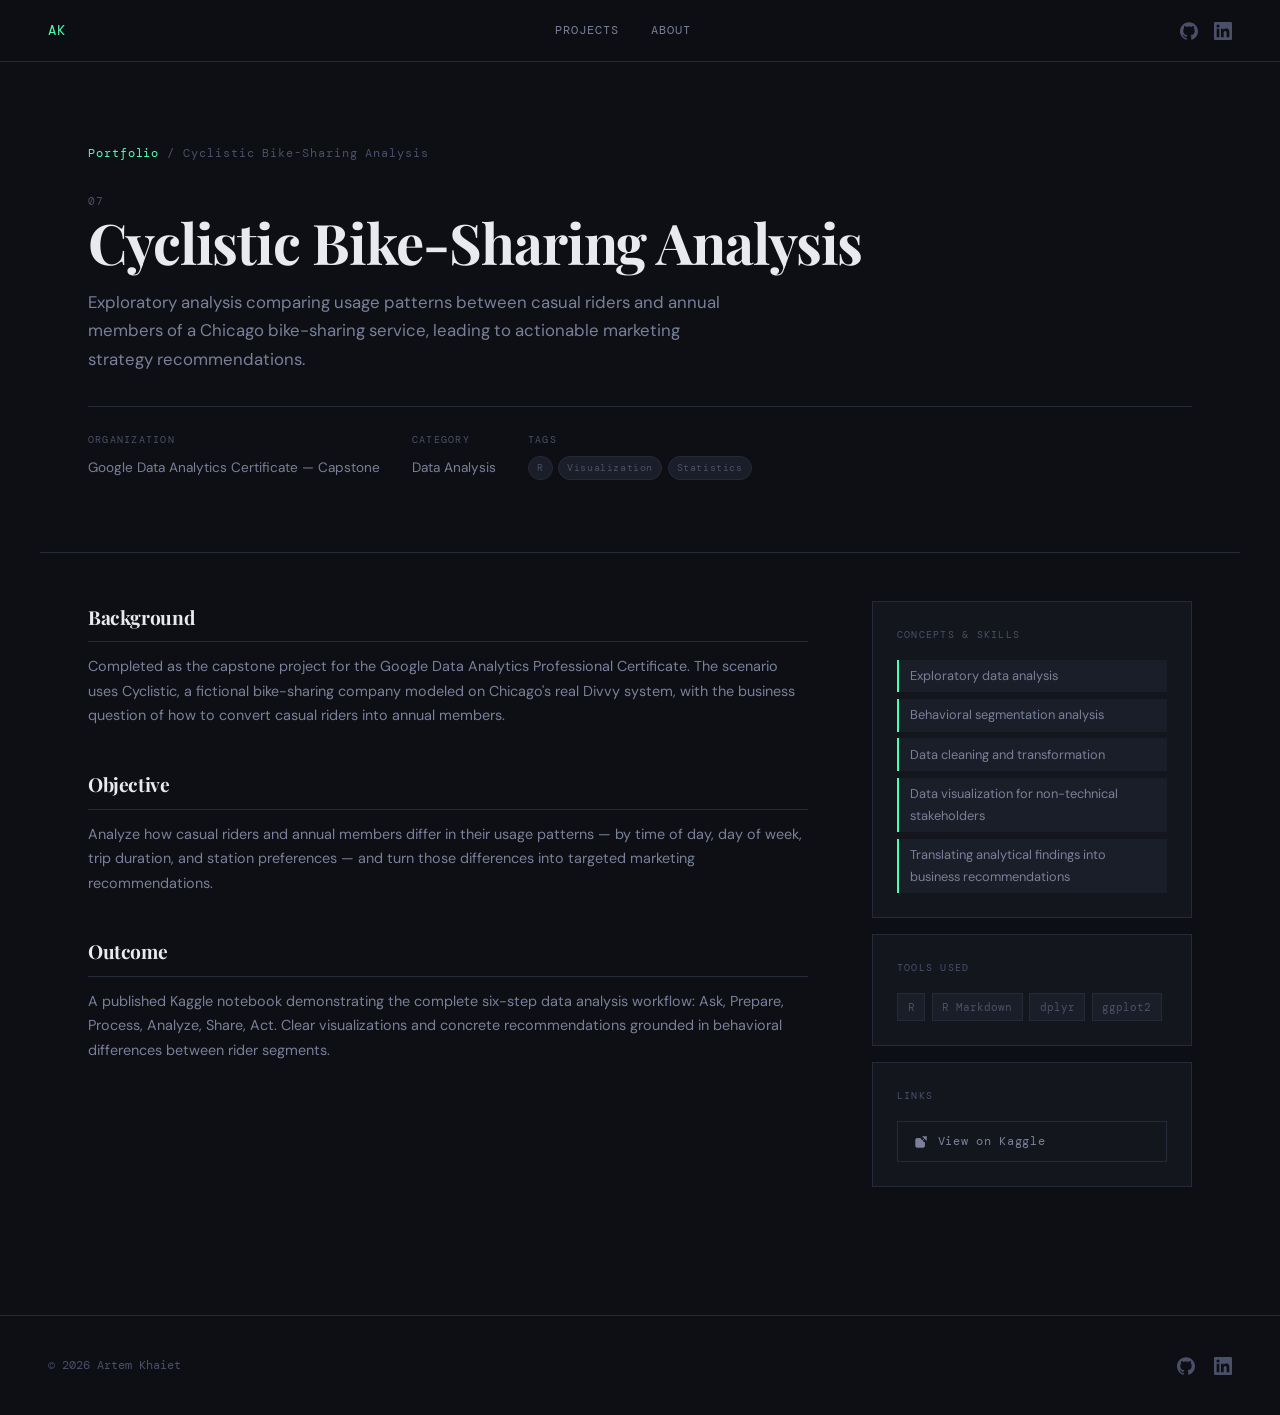
==== projects/bike-sharing.html @ 3f1a6e76 "first version" ====
<!DOCTYPE html>
<html lang="en">
<head>
  <meta charset="UTF-8" />
  <meta name="viewport" content="width=device-width, initial-scale=1.0" />
  <title>Cyclistic Bike-Sharing Analysis — Artem Khaiet</title>
  <link rel="stylesheet" href="../css/style.css" />
</head>
<body class="project-page">

<nav id="main-nav"></nav>

<div class="project-hero">
  <div class="project-breadcrumb">
    <a href="../index.html">Portfolio</a>
    <span>/</span>
    <span>Cyclistic Bike-Sharing Analysis</span>
  </div>
  <span style="font-family:var(--mono);font-size:0.68rem;letter-spacing:0.1em;color:var(--text-dim);">07</span>
  <h1>Cyclistic Bike-Sharing Analysis</h1>
  <p class="lead">Exploratory analysis comparing usage patterns between casual riders and annual members of a Chicago bike-sharing service, leading to actionable marketing strategy recommendations.</p>
  <div class="project-meta-row">
    <div class="meta-item">
      <div class="meta-label">Organization</div>
      <div class="meta-value">Google Data Analytics Certificate — Capstone</div>
    </div>
    <div class="meta-item">
      <div class="meta-label">Category</div>
      <div class="meta-value">Data Analysis</div>
    </div>
    <div class="meta-item">
      <div class="meta-label">Tags</div>
      <div class="meta-tags"><span class="card-tag" style="border-radius:999px;">R</span><span class="card-tag" style="border-radius:999px;">Visualization</span><span class="card-tag" style="border-radius:999px;">Statistics</span></div>
    </div>
  </div>
</div>

<div class="project-body">
  <div class="project-content">
    <h2>Background</h2>
    <p>Completed as the capstone project for the Google Data Analytics Professional Certificate. The scenario uses Cyclistic, a fictional bike-sharing company modeled on Chicago's real Divvy system, with the business question of how to convert casual riders into annual members.</p>

    <h2>Objective</h2>
    <p>Analyze how casual riders and annual members differ in their usage patterns — by time of day, day of week, trip duration, and station preferences — and turn those differences into targeted marketing recommendations.</p>

    <h2>Outcome</h2>
    <p>A published Kaggle notebook demonstrating the complete six-step data analysis workflow: Ask, Prepare, Process, Analyze, Share, Act. Clear visualizations and concrete recommendations grounded in behavioral differences between rider segments.</p>
  </div>

  <div class="project-sidebar">
    <div class="sidebar-card">
      <div class="sidebar-title">Concepts &amp; Skills</div>
      <div class="skill-list">
        <div class="skill-item">Exploratory data analysis</div><div class="skill-item">Behavioral segmentation analysis</div><div class="skill-item">Data cleaning and transformation</div><div class="skill-item">Data visualization for non-technical stakeholders</div><div class="skill-item">Translating analytical findings into business recommendations</div>
      </div>
    </div>
    <div class="sidebar-card">
      <div class="sidebar-title">Tools Used</div>
      <div class="tool-list">
        <span class="tool-pill">R</span><span class="tool-pill">R Markdown</span><span class="tool-pill">dplyr</span><span class="tool-pill">ggplot2</span>
      </div>
    </div>
    <div class="sidebar-card"><div class="sidebar-title">Links</div><div class="project-links"><a class="proj-link-btn" href="https://www.kaggle.com/code/artemkhaiet/cyclistic-analysis" target="_blank"><svg viewBox="0 0 24 24" fill="none" stroke="currentColor" stroke-width="1.5" xmlns="http://www.w3.org/2000/svg"><path d="M18 13v6a2 2 0 0 1-2 2H5a2 2 0 0 1-2-2V8a2 2 0 0 1 2-2h6M15 3h6v6M10 14 21 3" stroke-linecap="round" stroke-linejoin="round"/></svg> View on Kaggle</a></div></div>
  </div>
</div>

<footer id="main-footer" style="max-width:none;margin-top:4rem;"></footer>

<script src="../js/data.js"></script>
<script>
  buildNav();
  buildFooter();
</script>
</body>
</html>
---- css/style.css ----
@import url('https://fonts.googleapis.com/css2?family=Playfair+Display:ital,wght@0,400;0,700;1,400&family=DM+Mono:wght@300;400;500&family=DM+Sans:wght@300;400;500;600&display=swap');

:root {
  --bg: #0d0f14;
  --bg2: #13161d;
  --bg3: #1a1e28;
  --border: #252a38;
  --text: #e8eaf0;
  --text-muted: #7a8099;
  --text-dim: #4a5068;
  --accent: #4fffb0;
  --accent2: #ff6b6b;
  --accent3: #a78bfa;
  --gold: #f5c842;
  --link: #4fffb0;
  --card-hover: #1e2333;
  --radius: 2px;
  --mono: 'DM Mono', monospace;
  --sans: 'DM Sans', sans-serif;
  --serif: 'Playfair Display', serif;
}

*, *::before, *::after { box-sizing: border-box; margin: 0; padding: 0; }

html { scroll-behavior: smooth; }

body {
  background: var(--bg);
  color: var(--text);
  font-family: var(--sans);
  font-size: 15px;
  line-height: 1.7;
  min-height: 100vh;
}

/* ── SCROLLBAR ── */
::-webkit-scrollbar { width: 4px; }
::-webkit-scrollbar-track { background: var(--bg); }
::-webkit-scrollbar-thumb { background: var(--border); border-radius: 2px; }

/* ── TYPOGRAPHY ── */
h1, h2, h3 { font-family: var(--serif); font-weight: 700; letter-spacing: -0.02em; }
h1 { font-size: clamp(2.4rem, 6vw, 4.5rem); line-height: 1.05; }
h2 { font-size: clamp(1.4rem, 3vw, 2rem); }
h3 { font-size: 1.1rem; }
p { color: var(--text-muted); }
a { color: var(--link); text-decoration: none; transition: opacity 0.2s; }
a:hover { opacity: 0.75; }

/* ── NAV ── */
nav {
  position: fixed; top: 0; left: 0; right: 0; z-index: 100;
  display: flex; align-items: center; justify-content: space-between;
  padding: 1.2rem 3rem;
  background: rgba(13,15,20,0.85);
  backdrop-filter: blur(16px);
  border-bottom: 1px solid var(--border);
}
.nav-logo {
  font-family: var(--mono);
  font-size: 0.85rem;
  color: var(--accent);
  letter-spacing: 0.1em;
  text-transform: uppercase;
}
.nav-links { display: flex; gap: 2rem; align-items: center; }
.nav-links a {
  font-family: var(--mono);
  font-size: 0.78rem;
  letter-spacing: 0.08em;
  text-transform: uppercase;
  color: var(--text-muted);
  transition: color 0.2s;
}
.nav-links a:hover { color: var(--text); opacity: 1; }
.nav-social { display: flex; gap: 1rem; align-items: center; }
.nav-social a {
  color: var(--text-dim);
  transition: color 0.2s;
  display: flex; align-items: center;
}
.nav-social a:hover { color: var(--accent); opacity: 1; }
.nav-social svg { width: 18px; height: 18px; fill: currentColor; }

/* ── HERO ── */
.hero {
  min-height: 100vh;
  display: flex; flex-direction: column; justify-content: center;
  padding: 8rem 3rem 4rem;
  position: relative;
  overflow: hidden;
}
.hero-grid {
  position: absolute; inset: 0;
  background-image:
    linear-gradient(rgba(79,255,176,0.04) 1px, transparent 1px),
    linear-gradient(90deg, rgba(79,255,176,0.04) 1px, transparent 1px);
  background-size: 60px 60px;
  mask-image: radial-gradient(ellipse 80% 80% at 50% 50%, black 0%, transparent 100%);
}
.hero-eyebrow {
  font-family: var(--mono);
  font-size: 0.78rem;
  letter-spacing: 0.15em;
  text-transform: uppercase;
  color: var(--accent);
  margin-bottom: 1.5rem;
}
.hero h1 { max-width: 700px; margin-bottom: 1.5rem; }
.hero h1 em { font-style: italic; color: var(--text-muted); }
.hero-desc {
  max-width: 520px;
  font-size: 1.05rem;
  color: var(--text-muted);
  margin-bottom: 2.5rem;
}
.hero-cta {
  display: flex; gap: 1rem; flex-wrap: wrap;
}
.btn {
  display: inline-flex; align-items: center; gap: 0.5rem;
  padding: 0.65rem 1.4rem;
  font-family: var(--mono);
  font-size: 0.78rem;
  letter-spacing: 0.08em;
  text-transform: uppercase;
  border-radius: var(--radius);
  border: 1px solid;
  cursor: pointer;
  transition: all 0.2s;
  text-decoration: none;
}
.btn-primary {
  background: var(--accent);
  border-color: var(--accent);
  color: var(--bg);
  font-weight: 600;
}
.btn-primary:hover { background: transparent; color: var(--accent); opacity: 1; }
.btn-secondary {
  background: transparent;
  border-color: var(--border);
  color: var(--text-muted);
}
.btn-secondary:hover { border-color: var(--text-muted); color: var(--text); opacity: 1; }

/* ── SECTION ── */
section { padding: 5rem 3rem; max-width: 1200px; margin: 0 auto; }
.section-header {
  display: flex; align-items: baseline; gap: 1.5rem;
  margin-bottom: 3rem;
  padding-bottom: 1rem;
  border-bottom: 1px solid var(--border);
}
.section-label {
  font-family: var(--mono);
  font-size: 0.72rem;
  letter-spacing: 0.12em;
  text-transform: uppercase;
  color: var(--text-dim);
}

/* ── ABOUT ── */
.about-grid {
  display: grid;
  grid-template-columns: 1fr 1fr;
  gap: 4rem;
  align-items: start;
}
.about-text h2 { margin-bottom: 1.2rem; }
.about-text p { margin-bottom: 1rem; font-size: 0.95rem; }
.about-interests {
  display: flex; flex-wrap: wrap; gap: 0.5rem;
  margin-top: 1.5rem;
}
.tag-chip {
  font-family: var(--mono);
  font-size: 0.7rem;
  letter-spacing: 0.08em;
  padding: 0.25rem 0.65rem;
  border: 1px solid var(--border);
  border-radius: 999px;
  color: var(--text-dim);
}
.about-stats {
  display: flex; flex-direction: column; gap: 1.5rem;
}
.stat-row {
  display: flex; align-items: center; gap: 1rem;
  padding: 1rem 1.2rem;
  background: var(--bg2);
  border: 1px solid var(--border);
  border-left: 3px solid var(--accent);
}
.stat-num {
  font-family: var(--serif);
  font-size: 2rem;
  color: var(--accent);
  line-height: 1;
  min-width: 3rem;
}
.stat-desc {
  font-size: 0.82rem;
  color: var(--text-muted);
}

/* ── FILTERS ── */
.filter-bar {
  display: flex; flex-wrap: wrap; gap: 0.5rem;
  margin-bottom: 2.5rem;
}
.filter-btn {
  font-family: var(--mono);
  font-size: 0.7rem;
  letter-spacing: 0.08em;
  text-transform: uppercase;
  padding: 0.3rem 0.85rem;
  border: 1px solid var(--border);
  background: transparent;
  color: var(--text-dim);
  cursor: pointer;
  border-radius: 999px;
  transition: all 0.18s;
}
.filter-btn:hover { border-color: var(--accent); color: var(--accent); }
.filter-btn.active { background: var(--accent); border-color: var(--accent); color: var(--bg); }

/* ── PROJECT GRID ── */
.projects-grid {
  display: grid;
  grid-template-columns: repeat(auto-fill, minmax(340px, 1fr));
  gap: 1.5px;
  background: var(--border);
  border: 1px solid var(--border);
}
.project-card {
  background: var(--bg);
  padding: 2rem;
  position: relative;
  overflow: hidden;
  cursor: pointer;
  transition: background 0.2s;
  text-decoration: none;
  display: block;
  color: inherit;
}
.project-card::before {
  content: '';
  position: absolute;
  top: 0; left: 0; right: 0;
  height: 2px;
  background: var(--accent);
  transform: scaleX(0);
  transform-origin: left;
  transition: transform 0.3s ease;
}
.project-card:hover::before { transform: scaleX(1); }
.project-card:hover { background: var(--card-hover); opacity: 1; }
.card-meta {
  display: flex; justify-content: space-between; align-items: flex-start;
  margin-bottom: 1rem;
}
.card-num {
  font-family: var(--mono);
  font-size: 0.65rem;
  color: var(--text-dim);
  letter-spacing: 0.1em;
}
.card-badge {
  font-family: var(--mono);
  font-size: 0.6rem;
  letter-spacing: 0.1em;
  text-transform: uppercase;
  padding: 0.15rem 0.5rem;
  border-radius: 999px;
}
.badge-data { border: 1px solid rgba(79,255,176,0.3); color: var(--accent); }
.badge-web { border: 1px solid rgba(167,139,250,0.3); color: var(--accent3); }
.badge-award { border: 1px solid rgba(245,200,66,0.3); color: var(--gold); }
.card-title {
  font-family: var(--serif);
  font-size: 1.15rem;
  margin-bottom: 0.6rem;
  line-height: 1.2;
}
.card-desc {
  font-size: 0.82rem;
  color: var(--text-muted);
  line-height: 1.6;
  display: -webkit-box;
  -webkit-line-clamp: 3;
  -webkit-box-orient: vertical;
  overflow: hidden;
  margin-bottom: 1.2rem;
}
.card-tags {
  display: flex; flex-wrap: wrap; gap: 0.35rem;
}
.card-tag {
  font-family: var(--mono);
  font-size: 0.62rem;
  letter-spacing: 0.06em;
  padding: 0.15rem 0.5rem;
  background: var(--bg3);
  border: 1px solid var(--border);
  color: var(--text-dim);
  border-radius: 2px;
}
.card-arrow {
  position: absolute;
  bottom: 1.5rem; right: 1.5rem;
  font-size: 1.2rem;
  color: var(--text-dim);
  transition: all 0.2s;
}
.project-card:hover .card-arrow { color: var(--accent); transform: translate(2px, -2px); }

/* ── OTHER PROJECTS ── */
.other-projects {
  background: var(--bg2);
  border: 1px solid var(--border);
  padding: 2rem 2.5rem;
  position: relative;
}
.other-projects::before {
  content: 'also check out';
  position: absolute;
  top: -0.6rem; left: 1.5rem;
  font-family: var(--mono);
  font-size: 0.65rem;
  letter-spacing: 0.1em;
  text-transform: uppercase;
  background: var(--bg2);
  padding: 0 0.5rem;
  color: var(--text-dim);
}
.other-projects p { font-size: 0.88rem; margin-bottom: 1rem; }
.other-links { display: flex; flex-wrap: wrap; gap: 0.75rem; margin-top: 0.5rem; }
.other-link {
  font-family: var(--mono);
  font-size: 0.75rem;
  color: var(--text-muted);
  border: 1px solid var(--border);
  padding: 0.35rem 0.85rem;
  transition: all 0.18s;
  display: flex; align-items: center; gap: 0.4rem;
}
.other-link:hover { color: var(--accent); border-color: var(--accent); opacity: 1; }
.award-mark { color: var(--gold); }

/* ── FOOTER ── */
footer {
  border-top: 1px solid var(--border);
  padding: 2.5rem 3rem;
  display: flex; align-items: center; justify-content: space-between;
  flex-wrap: wrap; gap: 1rem;
}
.footer-copy {
  font-family: var(--mono);
  font-size: 0.72rem;
  color: var(--text-dim);
}
.footer-social { display: flex; gap: 1.2rem; align-items: center; }
.footer-social a { color: var(--text-dim); transition: color 0.2s; display: flex; }
.footer-social a:hover { color: var(--accent); opacity: 1; }
.footer-social svg { width: 18px; height: 18px; fill: currentColor; }

/* ── PROJECT PAGE ── */
.project-page { padding-top: 6rem; }
.project-hero {
  padding: 3rem;
  max-width: 1200px;
  margin: 0 auto;
  border-bottom: 1px solid var(--border);
}
.project-breadcrumb {
  font-family: var(--mono);
  font-size: 0.72rem;
  letter-spacing: 0.08em;
  color: var(--text-dim);
  margin-bottom: 1.5rem;
  display: flex; align-items: center; gap: 0.5rem;
}
.project-breadcrumb a { color: var(--accent); }
.project-hero h1 { font-size: clamp(2rem, 5vw, 3.5rem); margin-bottom: 1rem; }
.project-hero p.lead {
  font-size: 1.05rem;
  color: var(--text-muted);
  max-width: 640px;
  margin-bottom: 2rem;
}
.project-meta-row {
  display: flex; flex-wrap: wrap; gap: 2rem;
  padding: 1.5rem 0;
  border-top: 1px solid var(--border);
}
.meta-item {}
.meta-label {
  font-family: var(--mono);
  font-size: 0.65rem;
  letter-spacing: 0.12em;
  text-transform: uppercase;
  color: var(--text-dim);
  margin-bottom: 0.5rem;
}
.meta-value { font-size: 0.85rem; color: var(--text-muted); }
.meta-tags { display: flex; flex-wrap: wrap; gap: 0.35rem; }

.project-body {
  max-width: 1200px;
  margin: 0 auto;
  padding: 3rem;
  display: grid;
  grid-template-columns: 1fr 320px;
  gap: 4rem;
  align-items: start;
}
.project-content h2 {
  font-size: 1.2rem;
  margin-top: 2.5rem;
  margin-bottom: 0.75rem;
  color: var(--text);
  padding-bottom: 0.5rem;
  border-bottom: 1px solid var(--border);
}
.project-content h2:first-child { margin-top: 0; }
.project-content p { font-size: 0.9rem; margin-bottom: 0.9rem; }
.project-content ul {
  list-style: none;
  padding: 0;
  margin-bottom: 1rem;
}
.project-content ul li {
  font-size: 0.88rem;
  color: var(--text-muted);
  padding: 0.3rem 0 0.3rem 1.2rem;
  position: relative;
}
.project-content ul li::before {
  content: '—';
  position: absolute;
  left: 0;
  color: var(--accent);
  font-family: var(--mono);
}
.project-sidebar { position: sticky; top: 5rem; }
.sidebar-card {
  background: var(--bg2);
  border: 1px solid var(--border);
  padding: 1.5rem;
  margin-bottom: 1rem;
}
.sidebar-title {
  font-family: var(--mono);
  font-size: 0.65rem;
  letter-spacing: 0.12em;
  text-transform: uppercase;
  color: var(--text-dim);
  margin-bottom: 1rem;
}
.skill-list { display: flex; flex-direction: column; gap: 0.4rem; }
.skill-item {
  font-size: 0.8rem;
  color: var(--text-muted);
  padding: 0.35rem 0.7rem;
  background: var(--bg3);
  border-left: 2px solid var(--accent);
}
.tool-list { display: flex; flex-wrap: wrap; gap: 0.4rem; }
.tool-pill {
  font-family: var(--mono);
  font-size: 0.68rem;
  padding: 0.25rem 0.6rem;
  border: 1px solid var(--border);
  color: var(--text-dim);
  background: var(--bg3);
}
.project-links { display: flex; flex-direction: column; gap: 0.5rem; margin-top: 1rem; }
.proj-link-btn {
  display: flex; align-items: center; gap: 0.6rem;
  padding: 0.6rem 1rem;
  border: 1px solid var(--border);
  color: var(--text-muted);
  font-family: var(--mono);
  font-size: 0.72rem;
  letter-spacing: 0.06em;
  transition: all 0.2s;
  text-decoration: none;
}
.proj-link-btn:hover { border-color: var(--accent); color: var(--accent); opacity: 1; }
.proj-link-btn svg { width: 14px; height: 14px; fill: currentColor; flex-shrink: 0; }

/* ── HIDDEN ── */
.hidden { display: none !important; }

/* ── RESPONSIVE ── */
@media (max-width: 900px) {
  nav { padding: 1rem 1.5rem; }
  .nav-links { display: none; }
  section { padding: 4rem 1.5rem; }
  .hero { padding: 7rem 1.5rem 3rem; }
  .about-grid { grid-template-columns: 1fr; gap: 2rem; }
  .project-body { grid-template-columns: 1fr; }
  .project-sidebar { position: static; }
  .project-hero { padding: 2rem 1.5rem; }
  footer { padding: 2rem 1.5rem; }
}
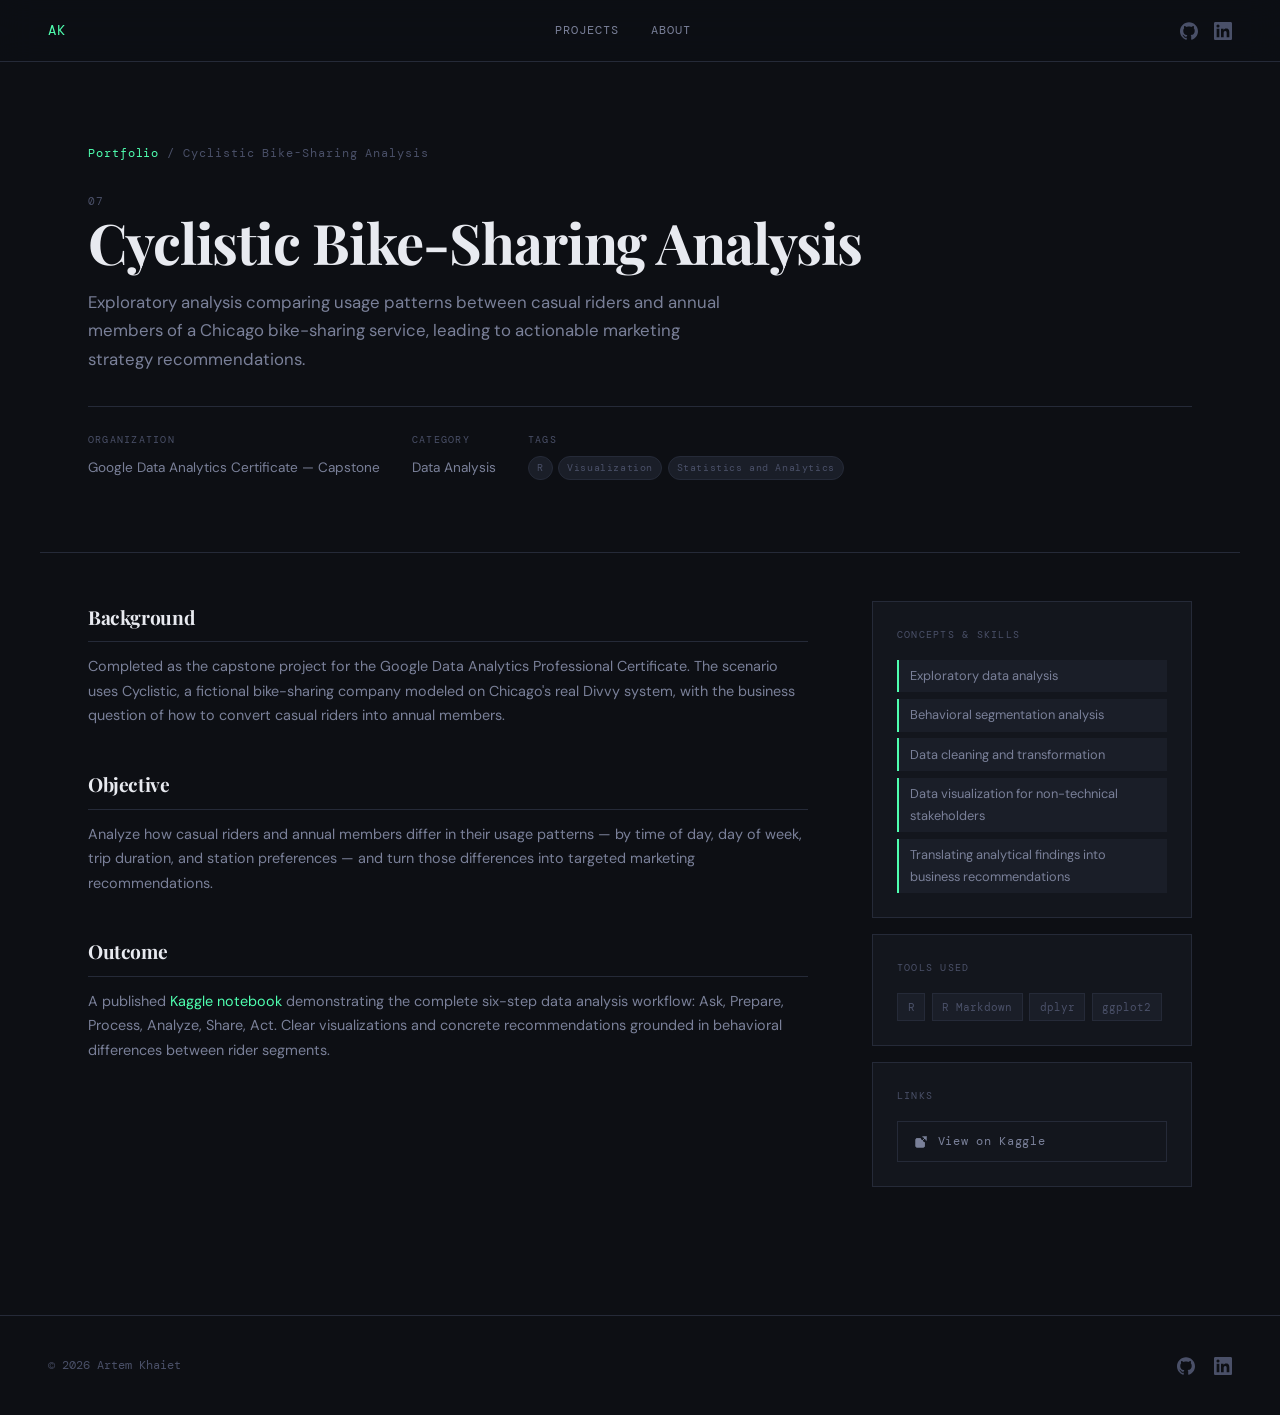
==== commit d1c9354d: "tag updates on project pages, finished HGHA dashboard and cyclistic" ====
--- a/projects/bike-sharing.html
+++ b/projects/bike-sharing.html
@@ -30,7 +30,7 @@
     </div>
     <div class="meta-item">
       <div class="meta-label">Tags</div>
-      <div class="meta-tags"><span class="card-tag" style="border-radius:999px;">R</span><span class="card-tag" style="border-radius:999px;">Visualization</span><span class="card-tag" style="border-radius:999px;">Statistics</span></div>
+      <div class="meta-tags"><span class="card-tag" style="border-radius:999px;">R</span><span class="card-tag" style="border-radius:999px;">Visualization</span><span class="card-tag" style="border-radius:999px;">Statistics and Analytics</span></div>
     </div>
   </div>
 </div>
@@ -44,7 +44,7 @@
     <p>Analyze how casual riders and annual members differ in their usage patterns — by time of day, day of week, trip duration, and station preferences — and turn those differences into targeted marketing recommendations.</p>
 
     <h2>Outcome</h2>
-    <p>A published Kaggle notebook demonstrating the complete six-step data analysis workflow: Ask, Prepare, Process, Analyze, Share, Act. Clear visualizations and concrete recommendations grounded in behavioral differences between rider segments.</p>
+    <p>A published <a href="https://www.kaggle.com/code/artemkhaiet/cyclistic-analysis" target="_blank"> Kaggle notebook </a> demonstrating the complete six-step data analysis workflow: Ask, Prepare, Process, Analyze, Share, Act. Clear visualizations and concrete recommendations grounded in behavioral differences between rider segments.</p>
   </div>
 
   <div class="project-sidebar">
--- a/css/style.css
+++ b/css/style.css
@@ -11,6 +11,8 @@
   --accent: #4fffb0;
   --accent2: #ff6b6b;
   --accent3: #a78bfa;
+  --accent4: #60c8f5;
+  --accent5: #ff9966;
   --gold: #f5c842;
   --link: #4fffb0;
   --card-hover: #1e2333;
@@ -97,6 +99,7 @@
     linear-gradient(90deg, rgba(79,255,176,0.04) 1px, transparent 1px);
   background-size: 60px 60px;
   mask-image: radial-gradient(ellipse 80% 80% at 50% 50%, black 0%, transparent 100%);
+  pointer-events: none;
 }
 .hero-eyebrow {
   font-family: var(--mono);
@@ -275,6 +278,8 @@
   border-radius: 999px;
 }
 .badge-data { border: 1px solid rgba(79,255,176,0.3); color: var(--accent); }
+.badge-datasci { border: 1px solid rgba(96,200,245,0.3); color: var(--accent4); }
+.badge-viz { border: 1px solid rgba(255,153,102,0.3); color: var(--accent5); }
 .badge-web { border: 1px solid rgba(167,139,250,0.3); color: var(--accent3); }
 .badge-award { border: 1px solid rgba(245,200,66,0.3); color: var(--gold); }
 .card-title {
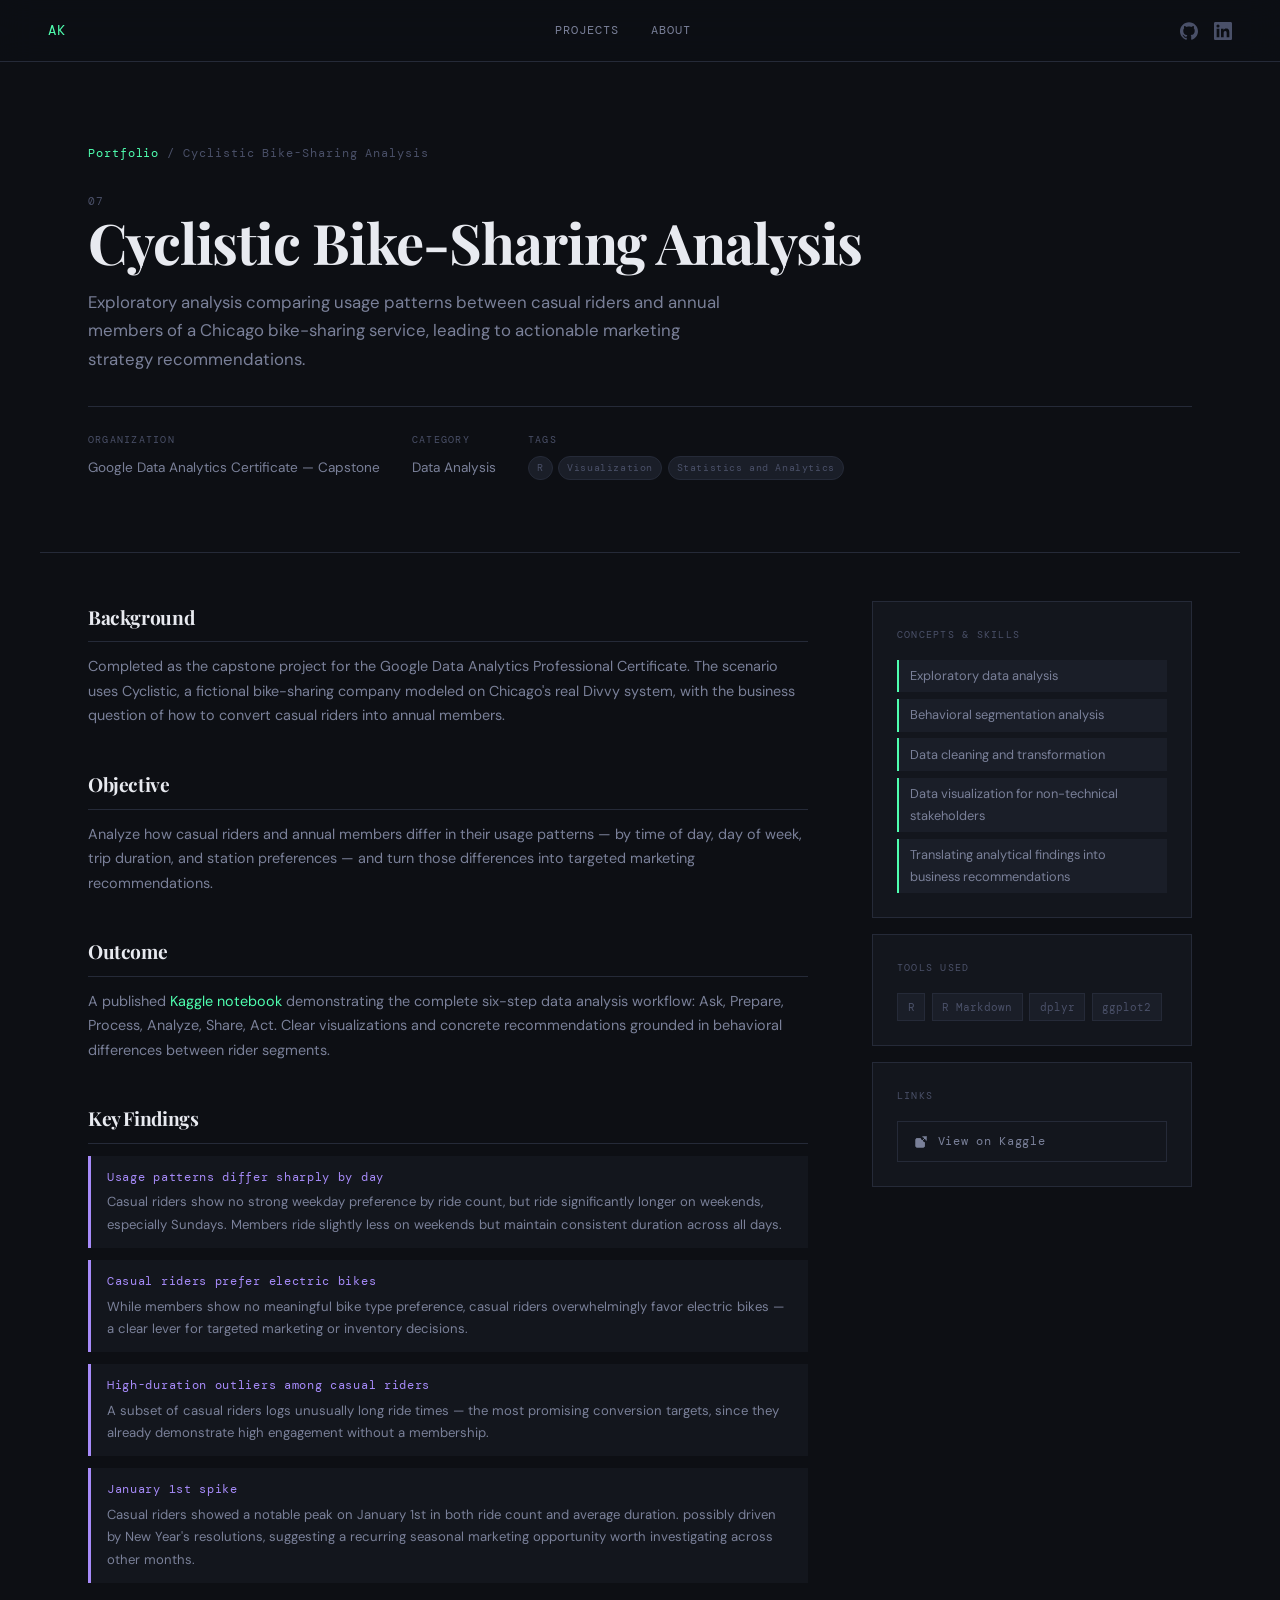
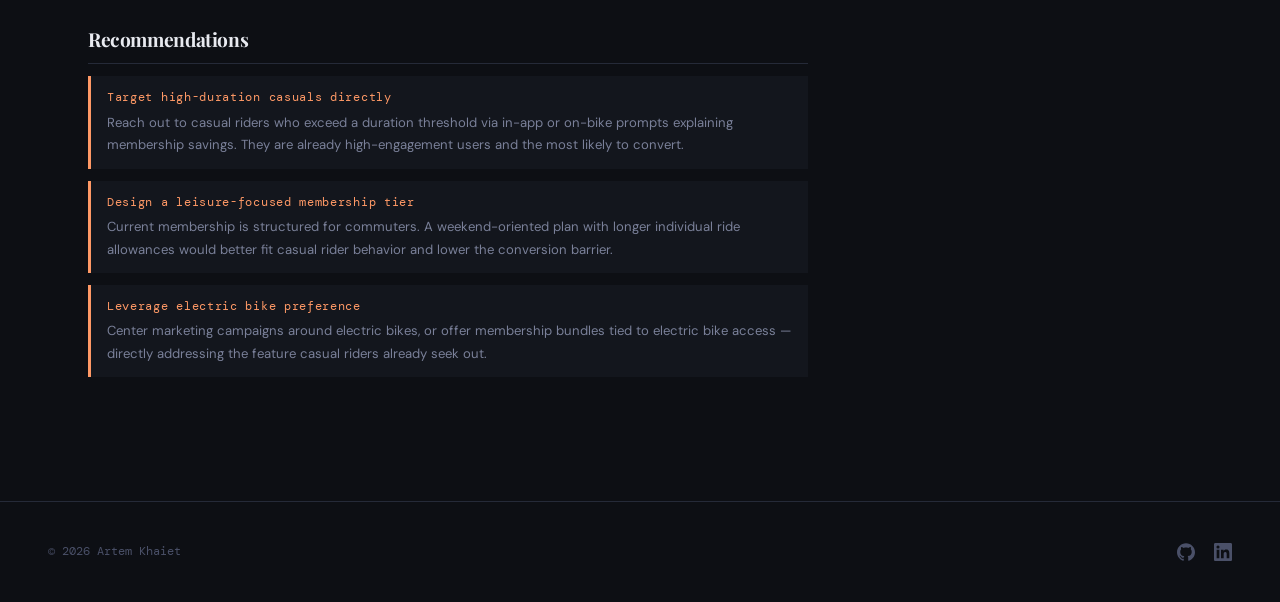
==== commit 41d289b7: "sports spending, edited galleries, added key findings for bike sharing" ====
--- a/projects/bike-sharing.html
+++ b/projects/bike-sharing.html
@@ -45,6 +45,38 @@
 
     <h2>Outcome</h2>
     <p>A published <a href="https://www.kaggle.com/code/artemkhaiet/cyclistic-analysis" target="_blank"> Kaggle notebook </a> demonstrating the complete six-step data analysis workflow: Ask, Prepare, Process, Analyze, Share, Act. Clear visualizations and concrete recommendations grounded in behavioral differences between rider segments.</p>
+    
+    <h2>Key Findings</h2>
+    <div class="finding">
+      <div class="finding-stat">Usage patterns differ sharply by day</div>
+      <p>Casual riders show no strong weekday preference by ride count, but ride significantly longer on weekends, especially Sundays. Members ride slightly less on weekends but maintain consistent duration across all days.</p>
+    </div>
+    <div class="finding">
+      <div class="finding-stat">Casual riders prefer electric bikes</div>
+      <p>While members show no meaningful bike type preference, casual riders overwhelmingly favor electric bikes — a clear lever for targeted marketing or inventory decisions.</p>
+    </div>
+    <div class="finding">
+      <div class="finding-stat">High-duration outliers among casual riders</div>
+      <p>A subset of casual riders logs unusually long ride times — the most promising conversion targets, since they already demonstrate high engagement without a membership.</p>
+    </div>
+    <div class="finding">
+      <div class="finding-stat">January 1st spike</div>
+      <p>Casual riders showed a notable peak on January 1st in both ride count and average duration. possibly driven by New Year's resolutions, suggesting a recurring seasonal marketing opportunity worth investigating across other months.</p>
+    </div>
+
+    <h2>Recommendations</h2>
+    <div class="finding" style="border-left-color: var(--accent5);">
+      <div class="finding-stat" style="color:var(--accent5);">Target high-duration casuals directly</div>
+      <p>Reach out to casual riders who exceed a duration threshold via in-app or on-bike prompts explaining membership savings. They are already high-engagement users and the most likely to convert.</p>
+    </div>
+    <div class="finding" style="border-left-color: var(--accent5);">
+      <div class="finding-stat" style="color:var(--accent5);">Design a leisure-focused membership tier</div>
+      <p>Current membership is structured for commuters. A weekend-oriented plan with longer individual ride allowances would better fit casual rider behavior and lower the conversion barrier.</p>
+    </div>
+    <div class="finding" style="border-left-color: var(--accent5);">
+      <div class="finding-stat" style="color:var(--accent5);">Leverage electric bike preference</div>
+      <p>Center marketing campaigns around electric bikes, or offer membership bundles tied to electric bike access — directly addressing the feature casual riders already seek out.</p>
+    </div>
   </div>
 
   <div class="project-sidebar">
--- a/css/style.css
+++ b/css/style.css
@@ -495,6 +495,69 @@
 .proj-link-btn:hover { border-color: var(--accent); color: var(--accent); opacity: 1; }
 .proj-link-btn svg { width: 14px; height: 14px; fill: currentColor; flex-shrink: 0; }
 
+.gallery-slide img {
+  width: 100%;
+  border: 1px solid var(--border);
+  display: block;
+  cursor: zoom-in;
+}
+.gallery-slide figcaption {
+  font-family: var(--mono);
+  font-size: 0.72rem;
+  color: var(--text-dim);
+  margin-top: 0.6rem;
+  padding-left: 0.25rem;
+}
+.gallery-btn {
+  font-family: var(--mono);
+  font-size: 0.72rem;
+  letter-spacing: 0.06em;
+  background: transparent;
+  border: 1px solid var(--border);
+  color: var(--text-muted);
+  padding: 0.35rem 0.85rem;
+  cursor: pointer;
+  transition: all 0.18s;
+}
+.gallery-btn:hover {
+  border-color: var(--accent);
+  color: var(--accent);
+}
+
+.lightbox {
+  display: none;
+  position: fixed;
+  inset: 0;
+  background: rgba(0,0,0,0.85);
+  z-index: 1000;
+  align-items: center;
+  justify-content: center;
+}
+.lightbox.active { display: flex; }
+.lightbox img {
+  max-width: 90vw;
+  max-height: 90vh;
+  border: 1px solid var(--border);
+}
+
+.finding {
+  border-left: 3px solid var(--accent3);
+  background: var(--bg2);
+  padding: 0.75rem 1rem;
+  margin-bottom: 0.75rem;
+}
+.finding-stat {
+  font-family: var(--mono);
+  font-size: 0.72rem;
+  color: var(--accent3);
+  letter-spacing: 0.06em;
+  margin-bottom: 0.25rem;
+}
+.finding p {
+  font-size: 0.82rem;
+  margin: 0;
+}
+
 /* ── HIDDEN ── */
 .hidden { display: none !important; }
 
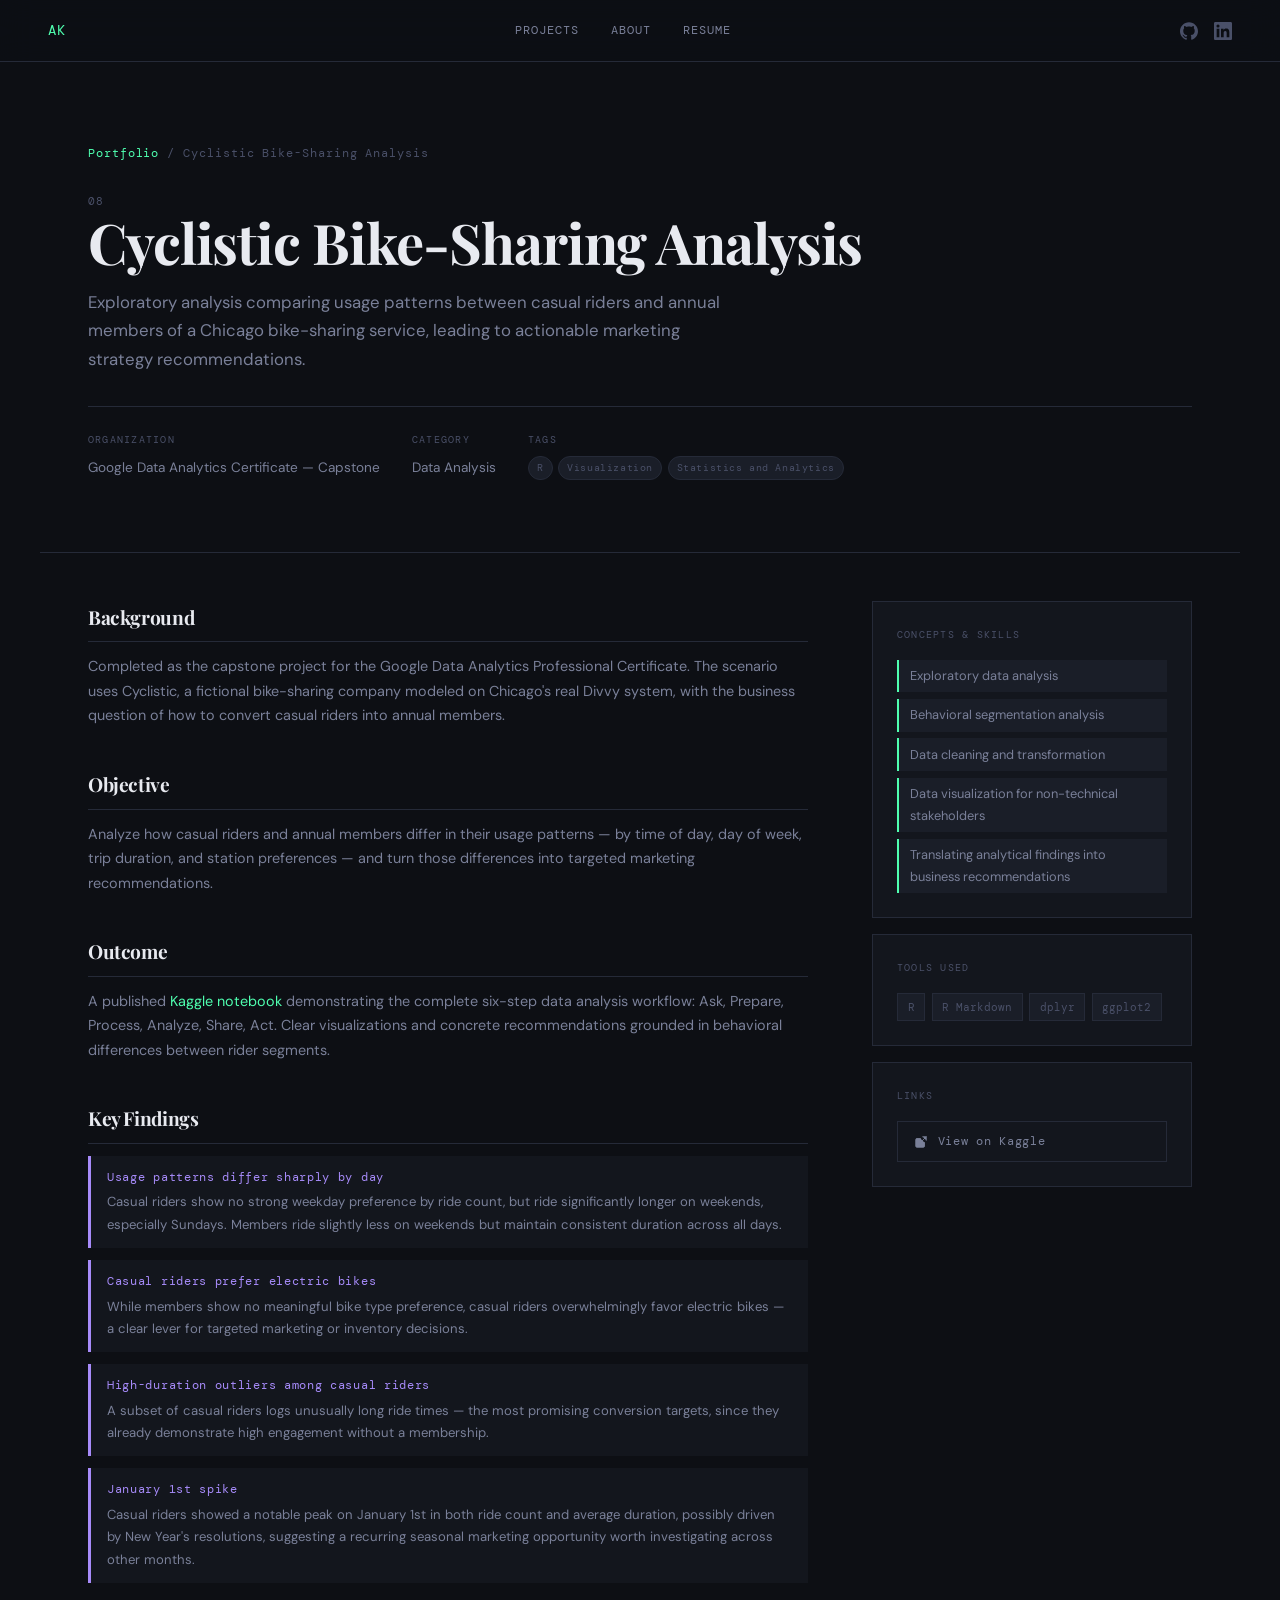
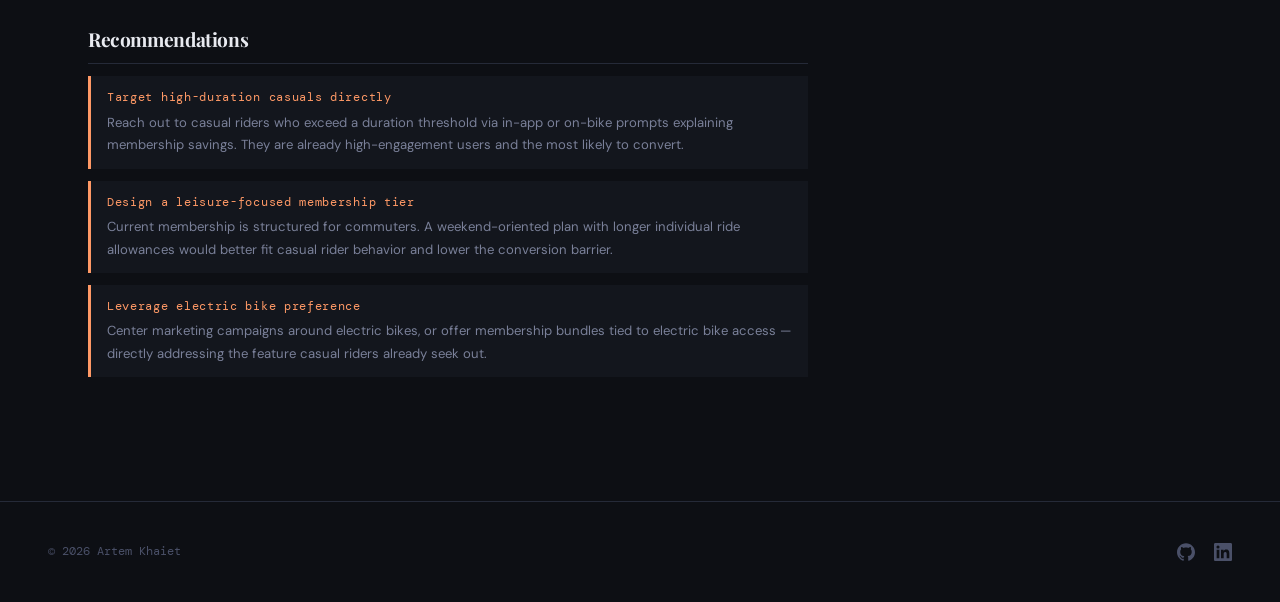
==== commit ecfe665a: "Added resume, favicon, strikematch" ====
--- a/projects/bike-sharing.html
+++ b/projects/bike-sharing.html
@@ -4,7 +4,16 @@
   <meta charset="UTF-8" />
   <meta name="viewport" content="width=device-width, initial-scale=1.0" />
   <title>Cyclistic Bike-Sharing Analysis — Artem Khaiet</title>
+  <meta name="description" content="Capstone case study comparing usage patterns between casual riders and annual members of a Chicago bike-sharing service, culminating in data-driven marketing recommendations." />
+  <link rel="icon" type="image/svg+xml" href="/portfolio/favicon.svg" />
   <link rel="stylesheet" href="../css/style.css" />
+  <meta property="og:type" content="article" />
+  <meta property="og:title" content="Cyclistic Bike-Sharing Analysis — Artem Khaiet" />
+  <meta property="og:description" content="Capstone case study comparing usage patterns between casual riders and annual members of a Chicago bike-sharing service, culminating in data-driven marketing recommendations." />
+  <meta property="og:url" content="https://artkha1.github.io/portfolio/projects/bike-sharing.html" />
+  <meta name="twitter:card" content="summary" />
+  <meta name="twitter:title" content="Cyclistic Bike-Sharing Analysis — Artem Khaiet" />
+  <meta name="twitter:description" content="Capstone case study comparing usage patterns between casual riders and annual members of a Chicago bike-sharing service, culminating in data-driven marketing recommendations." />
 </head>
 <body class="project-page">
 
@@ -16,7 +25,7 @@
     <span>/</span>
     <span>Cyclistic Bike-Sharing Analysis</span>
   </div>
-  <span style="font-family:var(--mono);font-size:0.68rem;letter-spacing:0.1em;color:var(--text-dim);">07</span>
+  <span style="font-family:var(--mono);font-size:0.68rem;letter-spacing:0.1em;color:var(--text-dim);">08</span>
   <h1>Cyclistic Bike-Sharing Analysis</h1>
   <p class="lead">Exploratory analysis comparing usage patterns between casual riders and annual members of a Chicago bike-sharing service, leading to actionable marketing strategy recommendations.</p>
   <div class="project-meta-row">
@@ -61,7 +70,7 @@
     </div>
     <div class="finding">
       <div class="finding-stat">January 1st spike</div>
-      <p>Casual riders showed a notable peak on January 1st in both ride count and average duration. possibly driven by New Year's resolutions, suggesting a recurring seasonal marketing opportunity worth investigating across other months.</p>
+      <p>Casual riders showed a notable peak on January 1st in both ride count and average duration, possibly driven by New Year's resolutions, suggesting a recurring seasonal marketing opportunity worth investigating across other months.</p>
     </div>
 
     <h2>Recommendations</h2>
@@ -92,7 +101,9 @@
         <span class="tool-pill">R</span><span class="tool-pill">R Markdown</span><span class="tool-pill">dplyr</span><span class="tool-pill">ggplot2</span>
       </div>
     </div>
-    <div class="sidebar-card"><div class="sidebar-title">Links</div><div class="project-links"><a class="proj-link-btn" href="https://www.kaggle.com/code/artemkhaiet/cyclistic-analysis" target="_blank"><svg viewBox="0 0 24 24" fill="none" stroke="currentColor" stroke-width="1.5" xmlns="http://www.w3.org/2000/svg"><path d="M18 13v6a2 2 0 0 1-2 2H5a2 2 0 0 1-2-2V8a2 2 0 0 1 2-2h6M15 3h6v6M10 14 21 3" stroke-linecap="round" stroke-linejoin="round"/></svg> View on Kaggle</a></div></div>
+    <div class="sidebar-card">
+      <div class="sidebar-title">Links</div>
+      <div class="project-links"><a class="proj-link-btn" href="https://www.kaggle.com/code/artemkhaiet/cyclistic-analysis" target="_blank"><svg viewBox="0 0 24 24" fill="none" stroke="currentColor" stroke-width="1.5" xmlns="http://www.w3.org/2000/svg"><path d="M18 13v6a2 2 0 0 1-2 2H5a2 2 0 0 1-2-2V8a2 2 0 0 1 2-2h6M15 3h6v6M10 14 21 3" stroke-linecap="round" stroke-linejoin="round"/></svg> View on Kaggle</a></div></div>
   </div>
 </div>
 
--- a/css/style.css
+++ b/css/style.css
@@ -282,6 +282,7 @@
 .badge-viz { border: 1px solid rgba(255,153,102,0.3); color: var(--accent5); }
 .badge-web { border: 1px solid rgba(167,139,250,0.3); color: var(--accent3); }
 .badge-award { border: 1px solid rgba(245,200,66,0.3); color: var(--gold); }
+.badge-dataeng { border: 1px solid rgba(106,137,203,0.3); color: var(--accent2); }
 .card-title {
   font-family: var(--serif);
   font-size: 1.15rem;
